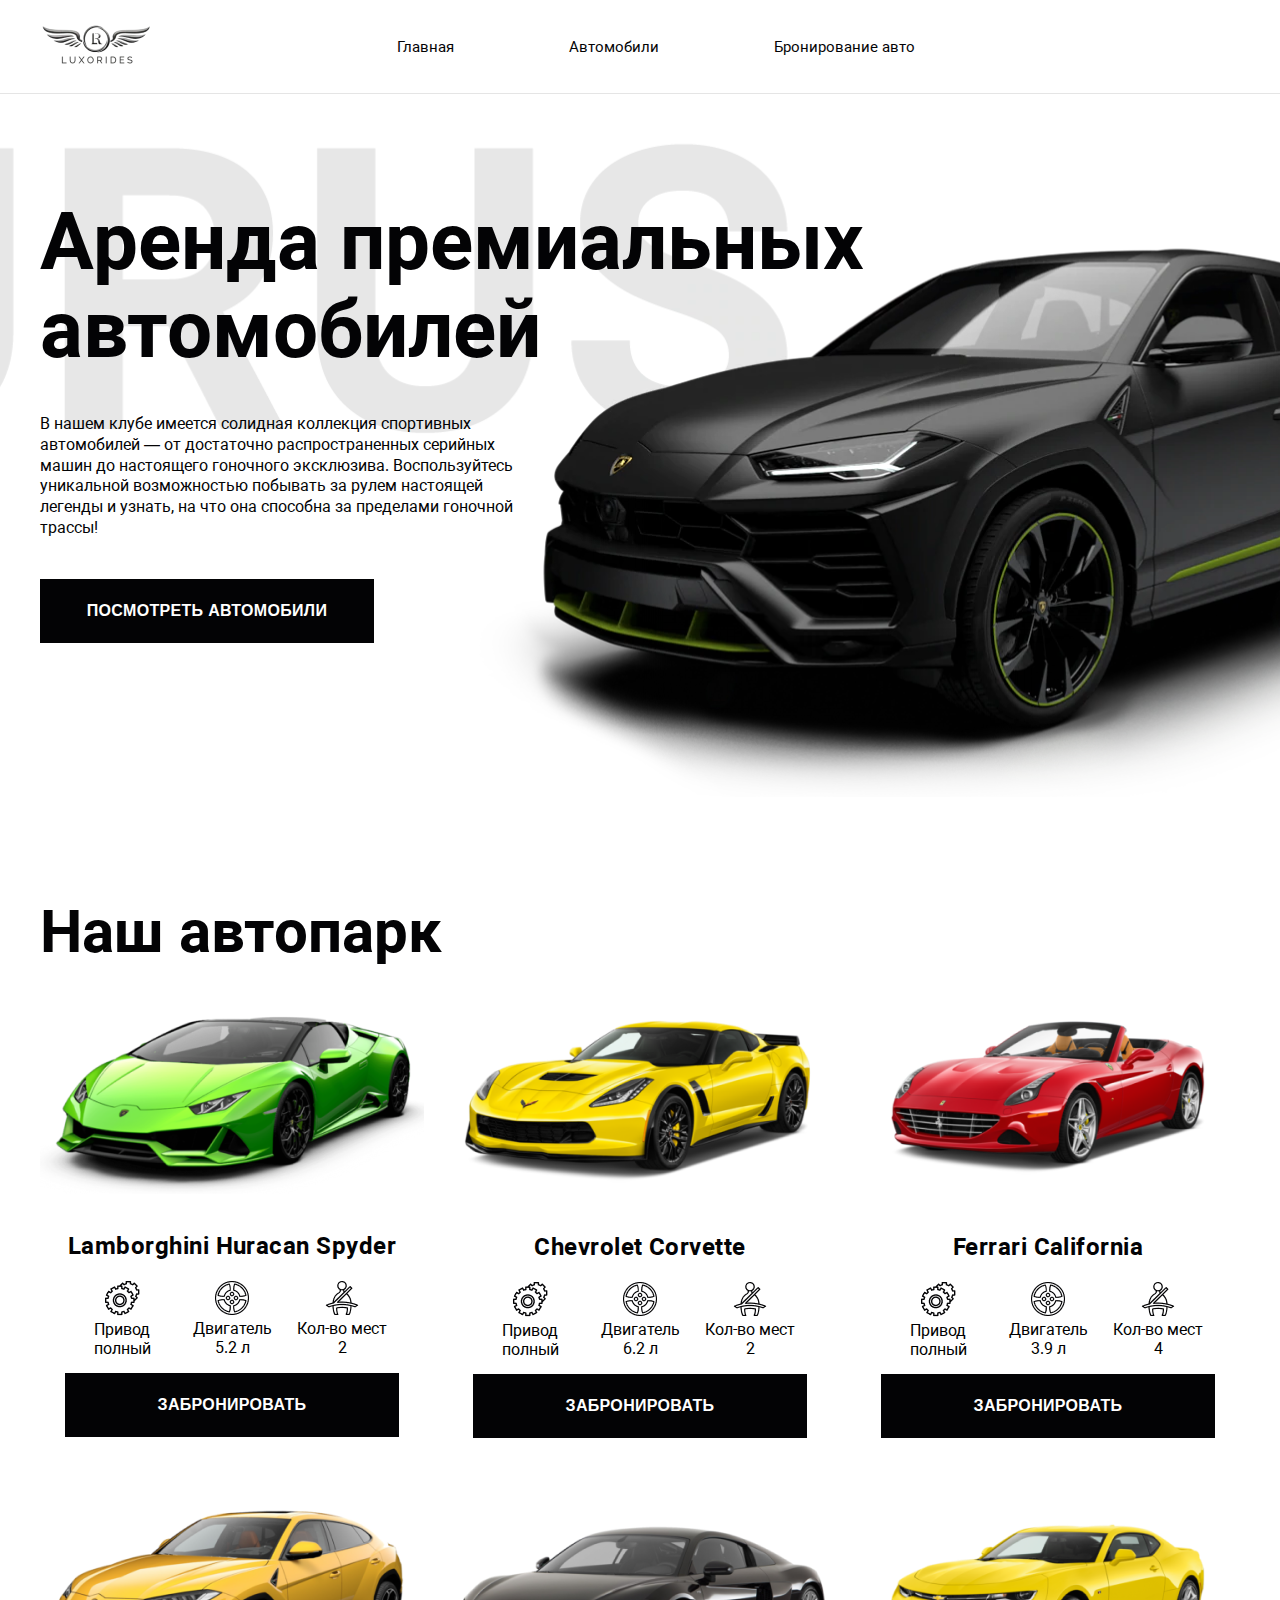
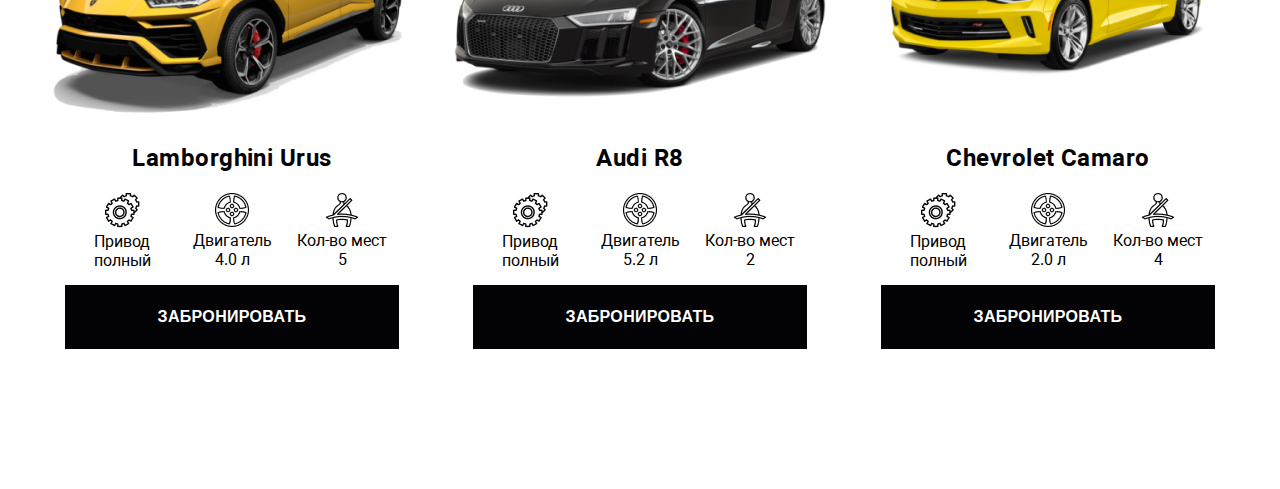
==== lesson3/index.html @ 9583eef6 "lesson 3, added folder, and all new files" ====
<!DOCTYPE html>
<html lang="en">
<head>
    <meta charset="UTF-8">
    <title>Аренда премиальных автомобилей</title>
    <link rel="stylesheet" href="styles/style.css">
</head>
<body>

<header class="header">
    <div class="container">
        <div class="logo">
            <img src="images/logo.png" alt="Logo">
        </div>
        <nav class="menu">
            <ul>
                <li class="menu-item">
                    <a href="#">Главная</a>
                </li>
                <li class="menu-item">
                    <a href="#">Автомобили</a>
                </li>
                <li class="menu-item">
                    <a href="#">Бронирование авто</a>
                </li>
            </ul>
        </nav>
    </div>
</header>

<section class="main">
    <div class="container">
        <div class="main-info">
            <h1 class="main-title">Аренда премиальных автомобилей</h1>
            <div class="main-text">
                В нашем клубе имеется солидная коллекция спортивных автомобилей — от достаточно распространенных
                серийных машин до настоящего гоночного эксклюзива. Воспользуйтесь уникальной возможностью побывать за
                рулем настоящей легенды и узнать, на что она способна за пределами гоночной трассы!
            </div>
            <div class="main-action">
                <button class="button">Посмотреть автомобили</button>
            </div>
        </div>
    </div>
</section>

<section class="car">
    <div class="container">
        <h2 class="sub-title">Наш автопарк</h2>
        <div class="car-items">
            <div class="car-item">
                <div class="car-item-image">
                    <img src="images/1.png" alt="image 1">
                </div>
                <div class="car-item-title">Lamborghini Huracan Spyder</div>
                <div class="car-item-info">
                    <div class="car-item-point">
                        <img src="images/gear.png" alt="gear">
                        <div>Привод</div>
                        <div>полный</div>
                    </div>
                    <div class="car-item-point">
                        <img src="images/wheel.png" alt="wheel">
                        <div>Двигатель</div>
                        <div>5.2 л</div>
                    </div>
                    <div class="car-item-point">
                        <img src="images/belt.png" alt="belt">
                        <div>Кол-во мест</div>
                        <div>2</div>
                    </div>
                </div>
                <div class="car-item-action">
                    <button class="button">Забронировать</button>
                </div>
            </div>
            <div class="car-item">
                <div class="car-item-image">
                    <img src="images/2.png" alt="image 2">
                </div>
                <div class="car-item-title">Chevrolet Corvette</div>
                <div class="car-item-info">
                    <div class="car-item-point">
                        <img src="images/gear.png" alt="gear">
                        <div>Привод</div>
                        <div>полный</div>
                    </div>
                    <div class="car-item-point">
                        <img src="images/wheel.png" alt="wheel">
                        <div>Двигатель</div>
                        <div>6.2 л</div>
                    </div>
                    <div class="car-item-point">
                        <img src="images/belt.png" alt="belt">
                        <div>Кол-во мест</div>
                        <div>2</div>
                    </div>
                </div>
                <div class="car-item-action">
                    <button class="button">Забронировать</button>
                </div>
            </div>
            <div class="car-item">
                <div class="car-item-image">
                    <img src="images/3.png" alt="image 3">
                </div>
                <div class="car-item-title">Ferrari California</div>
                <div class="car-item-info">
                    <div class="car-item-point">
                        <img src="images/gear.png" alt="gear">
                        <div>Привод</div>
                        <div>полный</div>
                    </div>
                    <div class="car-item-point">
                        <img src="images/wheel.png" alt="wheel">
                        <div>Двигатель</div>
                        <div>3.9 л</div>
                    </div>
                    <div class="car-item-point">
                        <img src="images/belt.png" alt="belt">
                        <div>Кол-во мест</div>
                        <div>4</div>
                    </div>
                </div>
                <div class="car-item-action">
                    <button class="button">Забронировать</button>
                </div>
            </div>
            <div class="car-item">
                <div class="car-item-image">
                    <img src="images/4.png" alt="image 4">
                </div>
                <div class="car-item-title">Lamborghini Urus</div>
                <div class="car-item-info">
                    <div class="car-item-point">
                        <img src="images/gear.png" alt="gear">
                        <div>Привод</div>
                        <div>полный</div>
                    </div>
                    <div class="car-item-point">
                        <img src="images/wheel.png" alt="wheel">
                        <div>Двигатель</div>
                        <div>4.0 л</div>
                    </div>
                    <div class="car-item-point">
                        <img src="images/belt.png" alt="belt">
                        <div>Кол-во мест</div>
                        <div>5</div>
                    </div>
                </div>
                <div class="car-item-action">
                    <button class="button">Забронировать</button>
                </div>
            </div>
            <div class="car-item">
                <div class="car-item-image">
                    <img src="images/5.png" alt="image 5">
                </div>
                <div class="car-item-title">Audi R8</div>
                <div class="car-item-info">
                    <div class="car-item-point">
                        <img src="images/gear.png" alt="gear">
                        <div>Привод</div>
                        <div>полный</div>
                    </div>
                    <div class="car-item-point">
                        <img src="images/wheel.png" alt="wheel">
                        <div>Двигатель</div>
                        <div>5.2 л</div>
                    </div>
                    <div class="car-item-point">
                        <img src="images/belt.png" alt="belt">
                        <div>Кол-во мест</div>
                        <div>2</div>
                    </div>
                </div>
                <div class="car-item-action">
                    <button class="button">Забронировать</button>
                </div>
            </div>
            <div class="car-item">
                <div class="car-item-image">
                    <img src="images/6.png" alt="image 6">
                </div>
                <div class="car-item-title">Chevrolet Camaro</div>
                <div class="car-item-info">
                    <div class="car-item-point">
                        <img src="images/gear.png" alt="gear">
                        <div>Привод</div>
                        <div>полный</div>
                    </div>
                    <div class="car-item-point">
                        <img src="images/wheel.png" alt="wheel">
                        <div>Двигатель</div>
                        <div>2.0 л</div>
                    </div>
                    <div class="car-item-point">
                        <img src="images/belt.png" alt="belt">
                        <div>Кол-во мест</div>
                        <div>4</div>
                    </div>
                </div>
                <div class="car-item-action">
                    <button class="button">Забронировать</button>
                </div>
            </div>
        </div>

    </div>
</section>

</body>
</html>
---- lesson3/styles/style.css ----
* {
    padding: 0;
    margin: 0;
}

@font-face {
    font-family: Roboto;
    src: url("../fonts/Roboto.ttf");
}

@font-face {
    font-family: Roboto;
    src: url("../fonts/Robotobold.ttf");
    font-weight: bold;
}

body {
    font-family: Roboto, sans-serif;
}

.header {
    border-bottom: 1px solid #E5E5E5;
    padding: 25px 0;
}

.container {
    max-width: 1200px;
    margin: 0 auto;
}

.header .container {
    display: flex;
    align-items: center;
}

.logo .img {
    vertical-align: bottom;
}

.menu {
    margin-left: 244px;
}

.menu ul {
    list-style: none;
    display: flex;
}

.menu-item {
    margin-right: 115px;
}

.menu-item a {
    font-size: 15px;
    color: #030305;
    text-decoration: none;
}

.menu-item a:hover {
    border-bottom: 2px solid black;
}

.main {
    background-image: url("../images/background.png");
    background-position: center;
    background-size: cover;
    padding: 104px 0 154px 0;
}

.main-info {
    max-width: 855px;
}

.main-title {
    font-weight: bold;
    font-size: 80px;
    line-height: 110%;
    color: #030305;
    margin-bottom: 40px;
}

.main-text {
    font-size: 16px;
    line-height: 130%;
    color: #030305;
    margin-bottom: 40px;
    max-width: 502px;
}

.button {
    padding: 20px;
    width: 334px;
    height: 64px;
    background: #030305;
    border: 0;
    box-sizing: border-box;
    text-align: center;
    font-weight: bold;
    font-size: 16px;
    letter-spacing: 0.02em;
    text-transform: uppercase;
    color: #FFFFFF;
    transition: background-color .5s;
}

.button:hover {
    cursor: pointer;
    background: #575757;
}

.car {
    padding: 100px 0;
}

.sub-title {
    font-weight: bold;
    font-size: 60px;
    line-height: 70px;
    color: #030305;
}

.car-items {
    display: flex;
    flex-wrap: wrap;
    align-items: center;
    justify-content: space-between;
}

.car-item {
    max-width: 384px;
    text-align: center;
    margin-bottom: 40px;
}

.car-item-image img {
    vertical-align: bottom;
}

.car-item-title {
    font-weight: bold;
    font-size: 24px;
    line-height: 150%;
    letter-spacing: 0.02em;
    color: #030305;
    padding: 15px 0 17px 0;
}
.car-item-info {
    display: flex;
    align-items: center;
    justify-content: center;
}

.car-item-point {
    width: 110px;
    height: 92px;
}
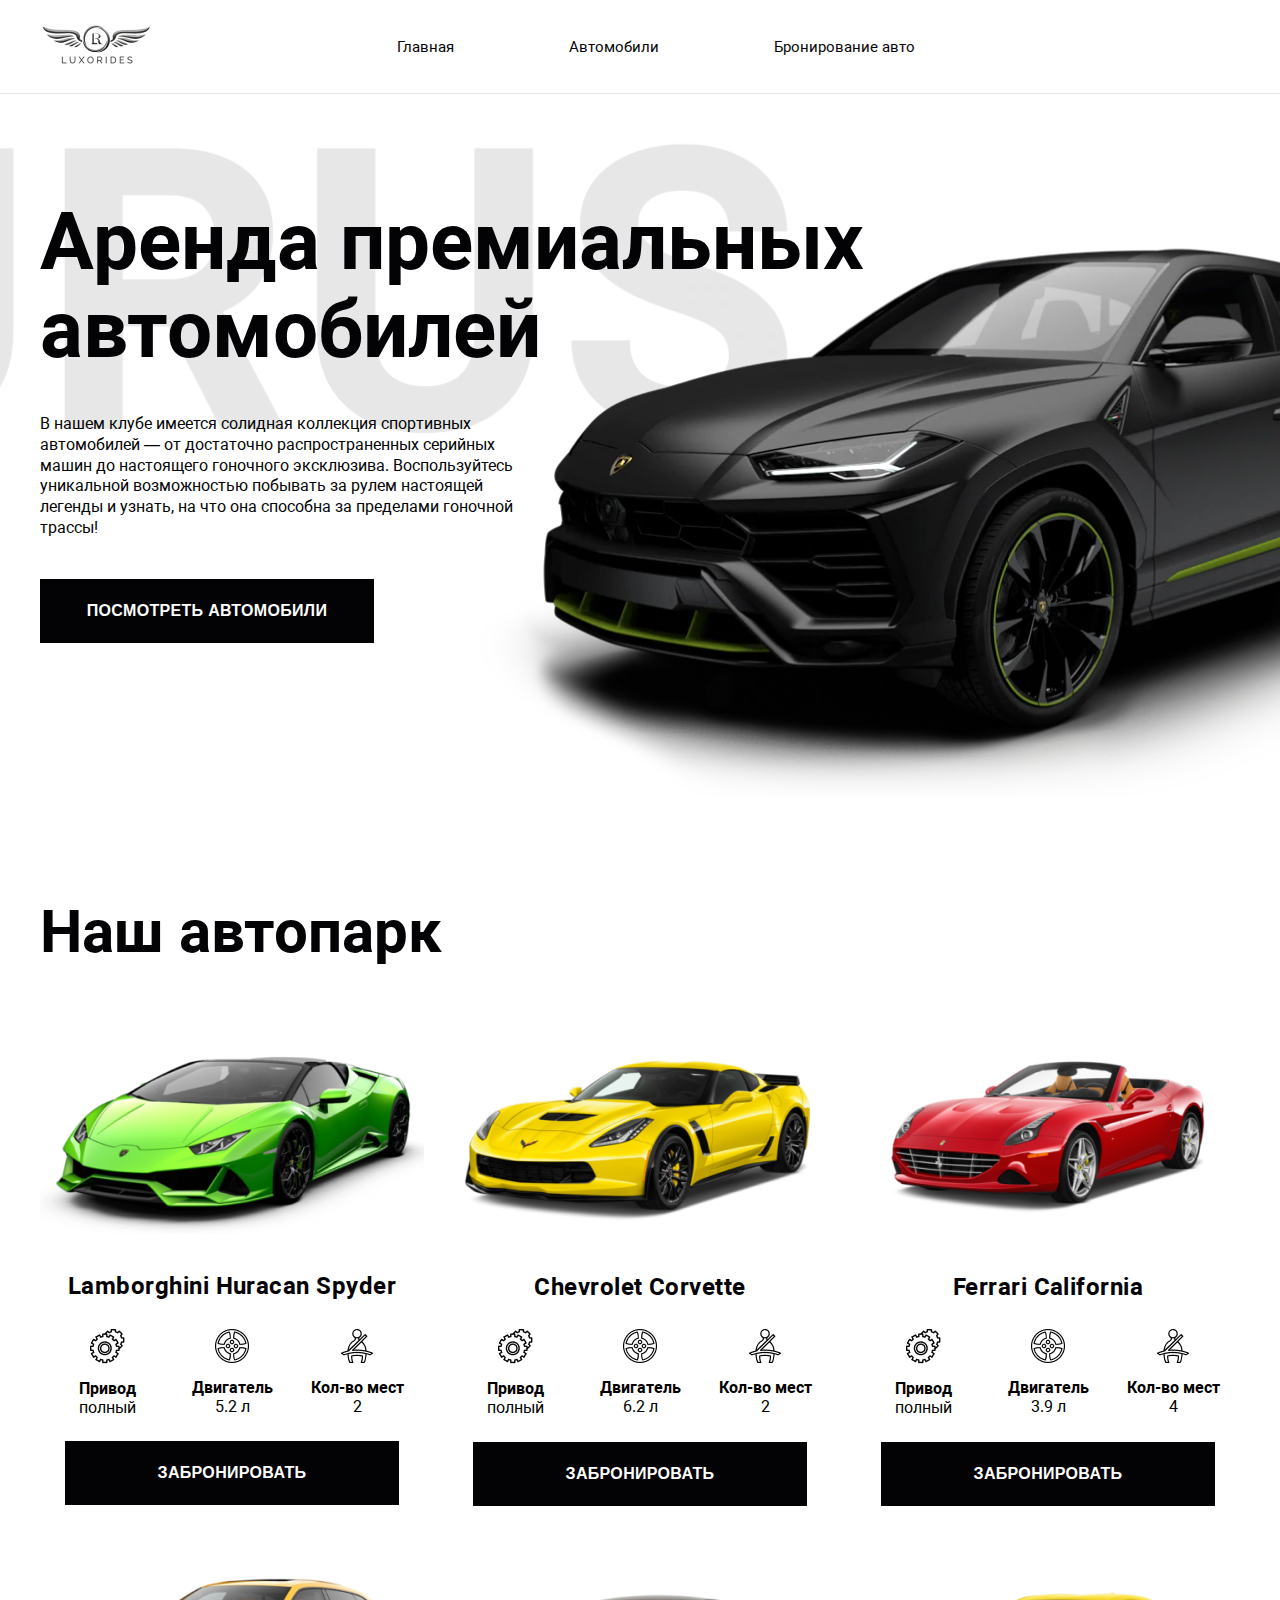
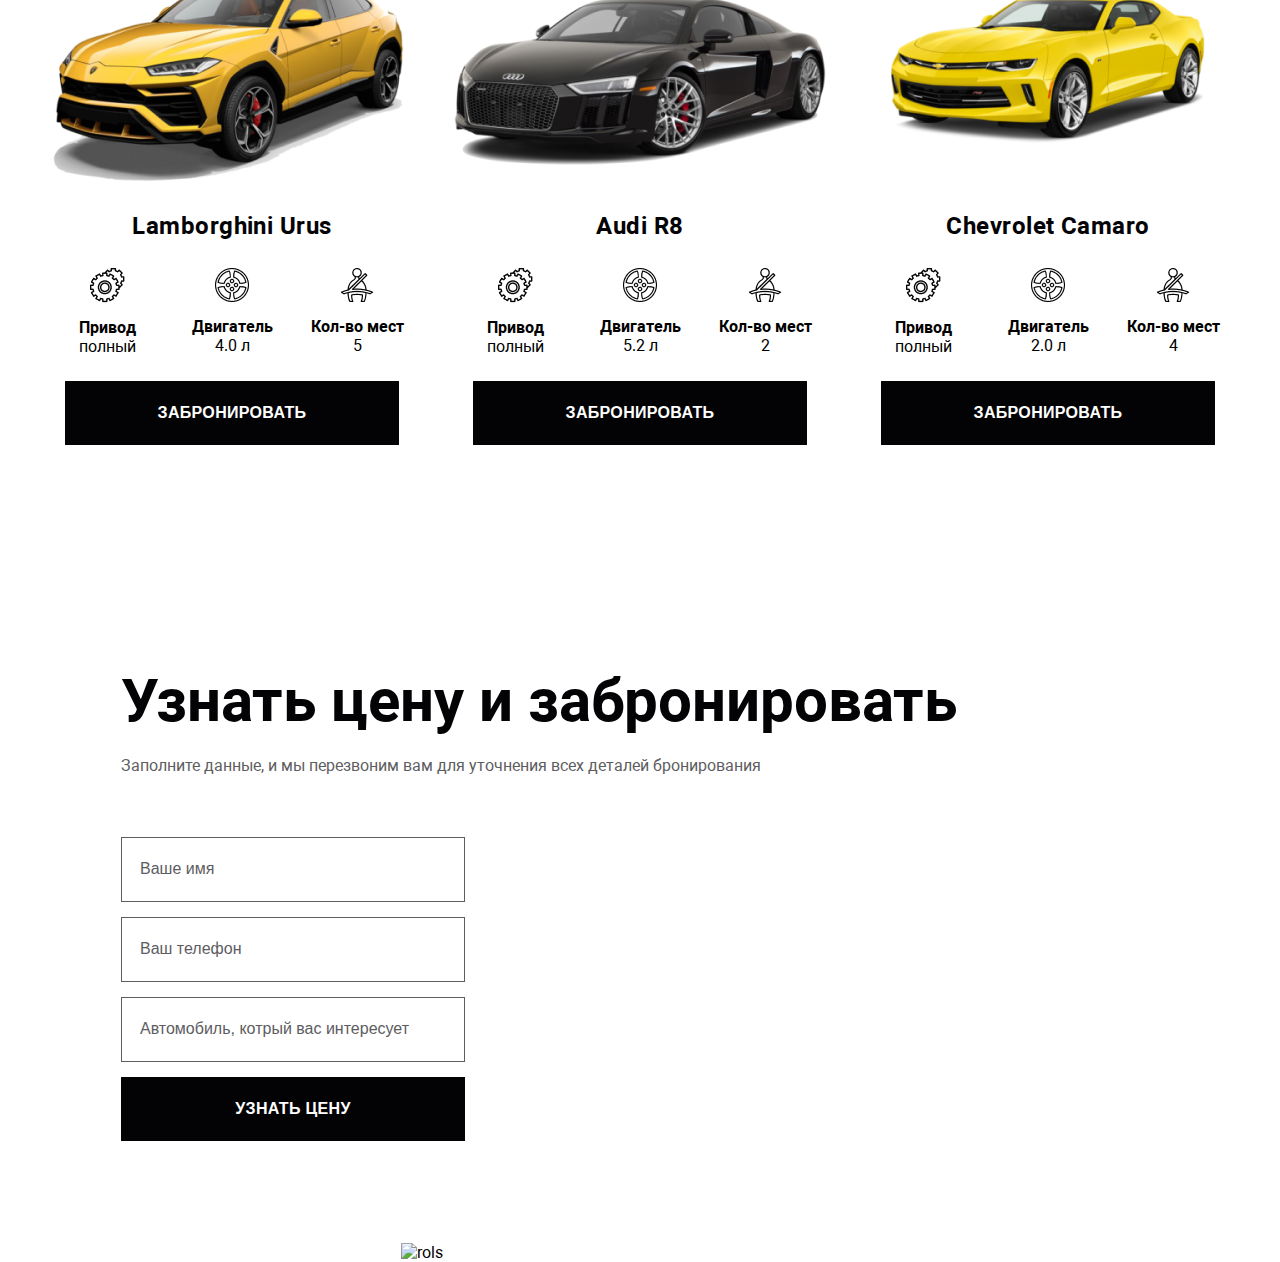
==== commit 1726e5f7: "finish second block-finish" ====
--- a/lesson3/index.html
+++ b/lesson3/index.html
@@ -209,5 +209,20 @@
     </div>
 </section>
 
+<section class="price">
+    <div class="container">
+        <h2 class="sub-title">Узнать цену и забронировать</h2>
+        <div class="price-text">
+            Заполните данные, и мы перезвоним вам для уточнения всех деталей бронирования
+        </div>
+        <form action="" class="price-form">
+            <input type="text" class="price-input" placeholder="Ваше имя">
+            <input type="text" class="price-input" placeholder="Ваш телефон">
+            <input type="text" class="price-input" placeholder="Автомобиль, котрый вас интересует">
+            <button class="button">Узнать цену</button>
+        </form>
+        <img src="images/rolls.png" alt="rols" class="price-image">
+    </div>
+</section>
 </body>
 </html>--- a/lesson3/styles/style.css
+++ b/lesson3/styles/style.css
@@ -129,7 +129,7 @@
 .car-item {
     max-width: 384px;
     text-align: center;
-    margin-bottom: 40px;
+    margin-top: 40px;
 }
 
 .car-item-image img {
@@ -153,25 +153,96 @@
 .car-item-point {
     width: 110px;
     height: 92px;
-}
-
-
-
-
-
-
-
-
-
-
-
-
-
-
-
-
-
-
-
-
-
+    margin: 7.5px;
+}
+
+.car-item-point img {
+    margin-bottom: 11px;
+}
+
+.car-item-action {
+    margin-top: 13px;
+}
+
+.car-item-action .bottom {
+    width: 100%;
+    padding: 15px;
+    height: 54px;
+}
+
+.car-item-point > div:nth-child(2) {
+    font-weight: bold;
+}
+
+.price {
+    overflow: hidden;
+}
+
+.price .container {
+    position: relative;
+    padding: 121px;
+}
+
+.price .sub-title {
+    margin-bottom: 20px;
+}
+
+.price-text {
+    font-size: 16px;
+    line-height: 130%;
+    color: #5D5D5F;
+    margin-bottom: 60px;
+}
+
+.price-form {
+    max-width: 344px;
+}
+
+.price-input {
+    padding: 22px 18px;
+    width: 344px;
+    height: 65px;
+    background: #FFFFFF;
+    border: 1px solid #5D5D5F;
+    box-sizing: border-box;
+    font-size: 16px;
+    color: #000000;
+    outline: none;
+    margin-bottom: 15px;
+}
+
+.price-input::placeholder {
+    color: #5D5D5F;
+}
+
+.price .button {
+    width: 100%;
+}
+
+.price-image {
+    position: absolute;
+    bottom: 0;
+    left: 401px;
+}
+
+
+
+
+
+
+
+
+
+
+
+
+
+
+
+
+
+
+
+
+
+
